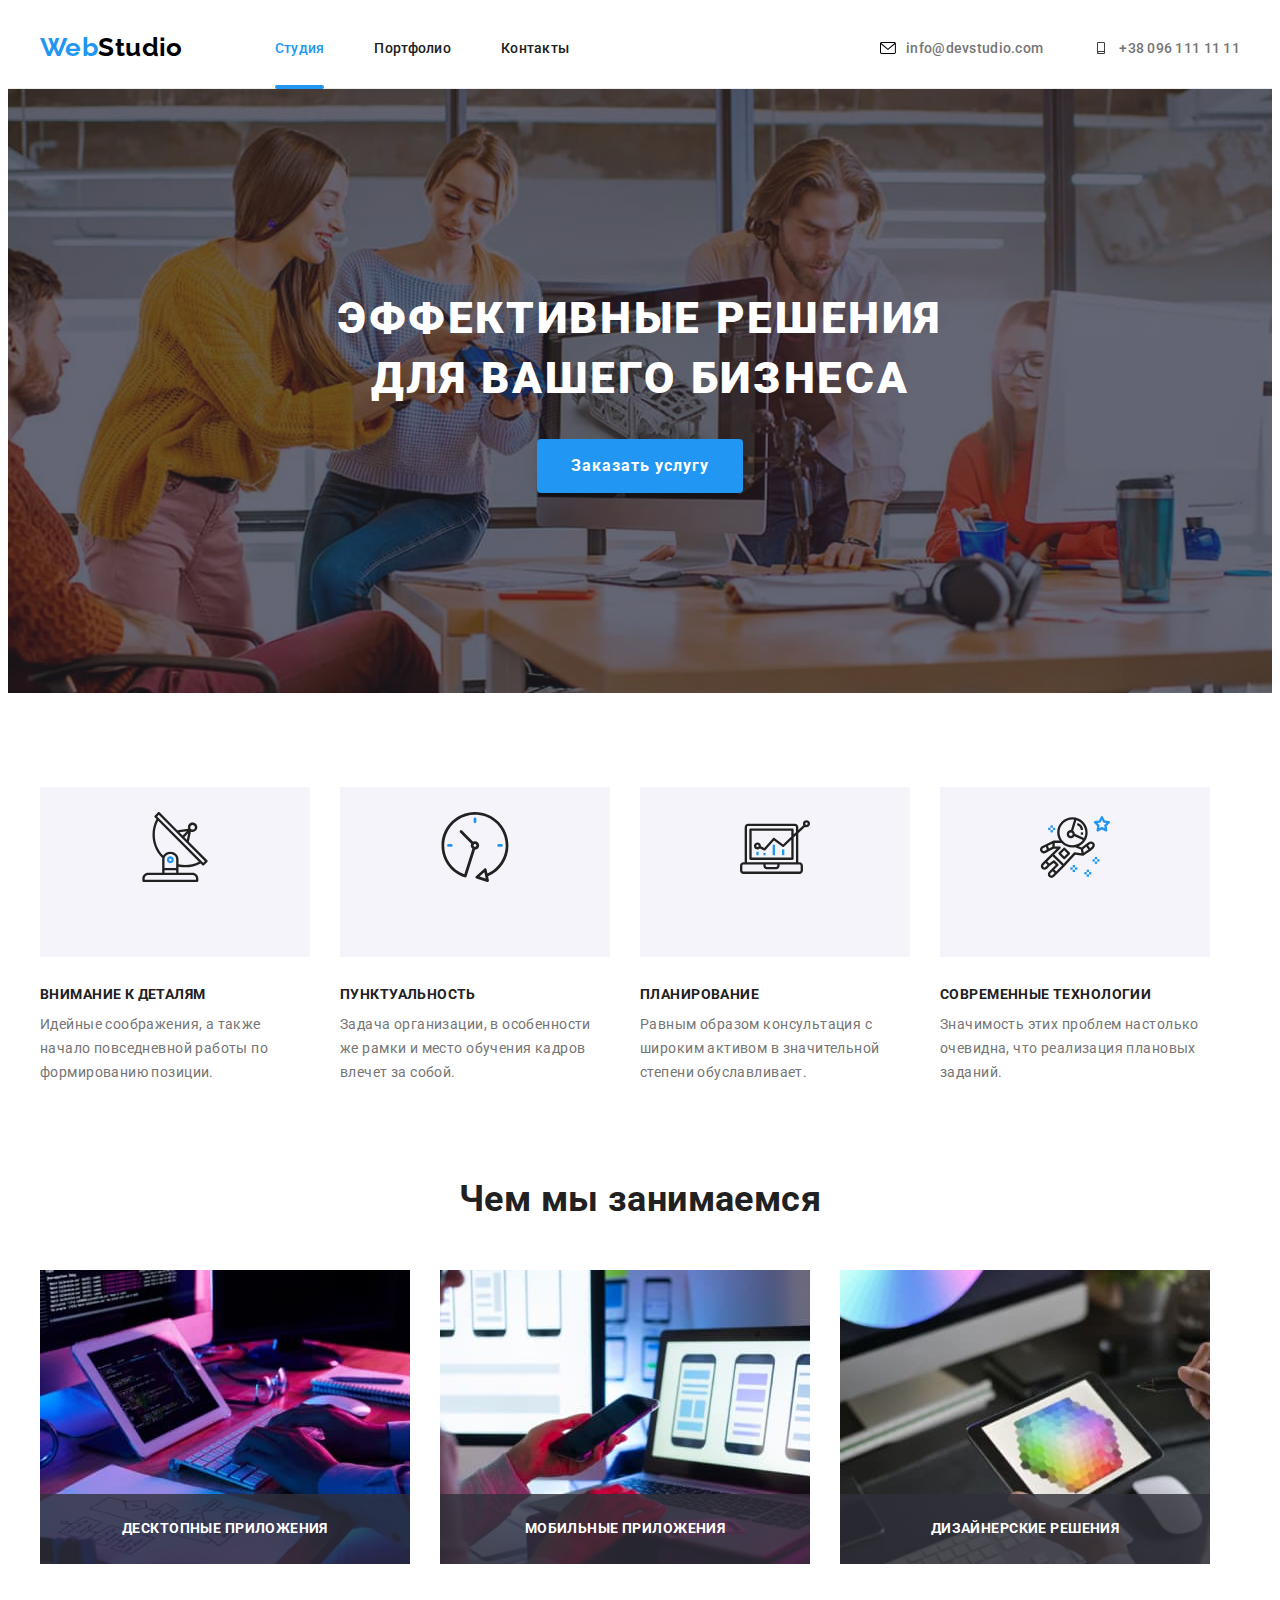
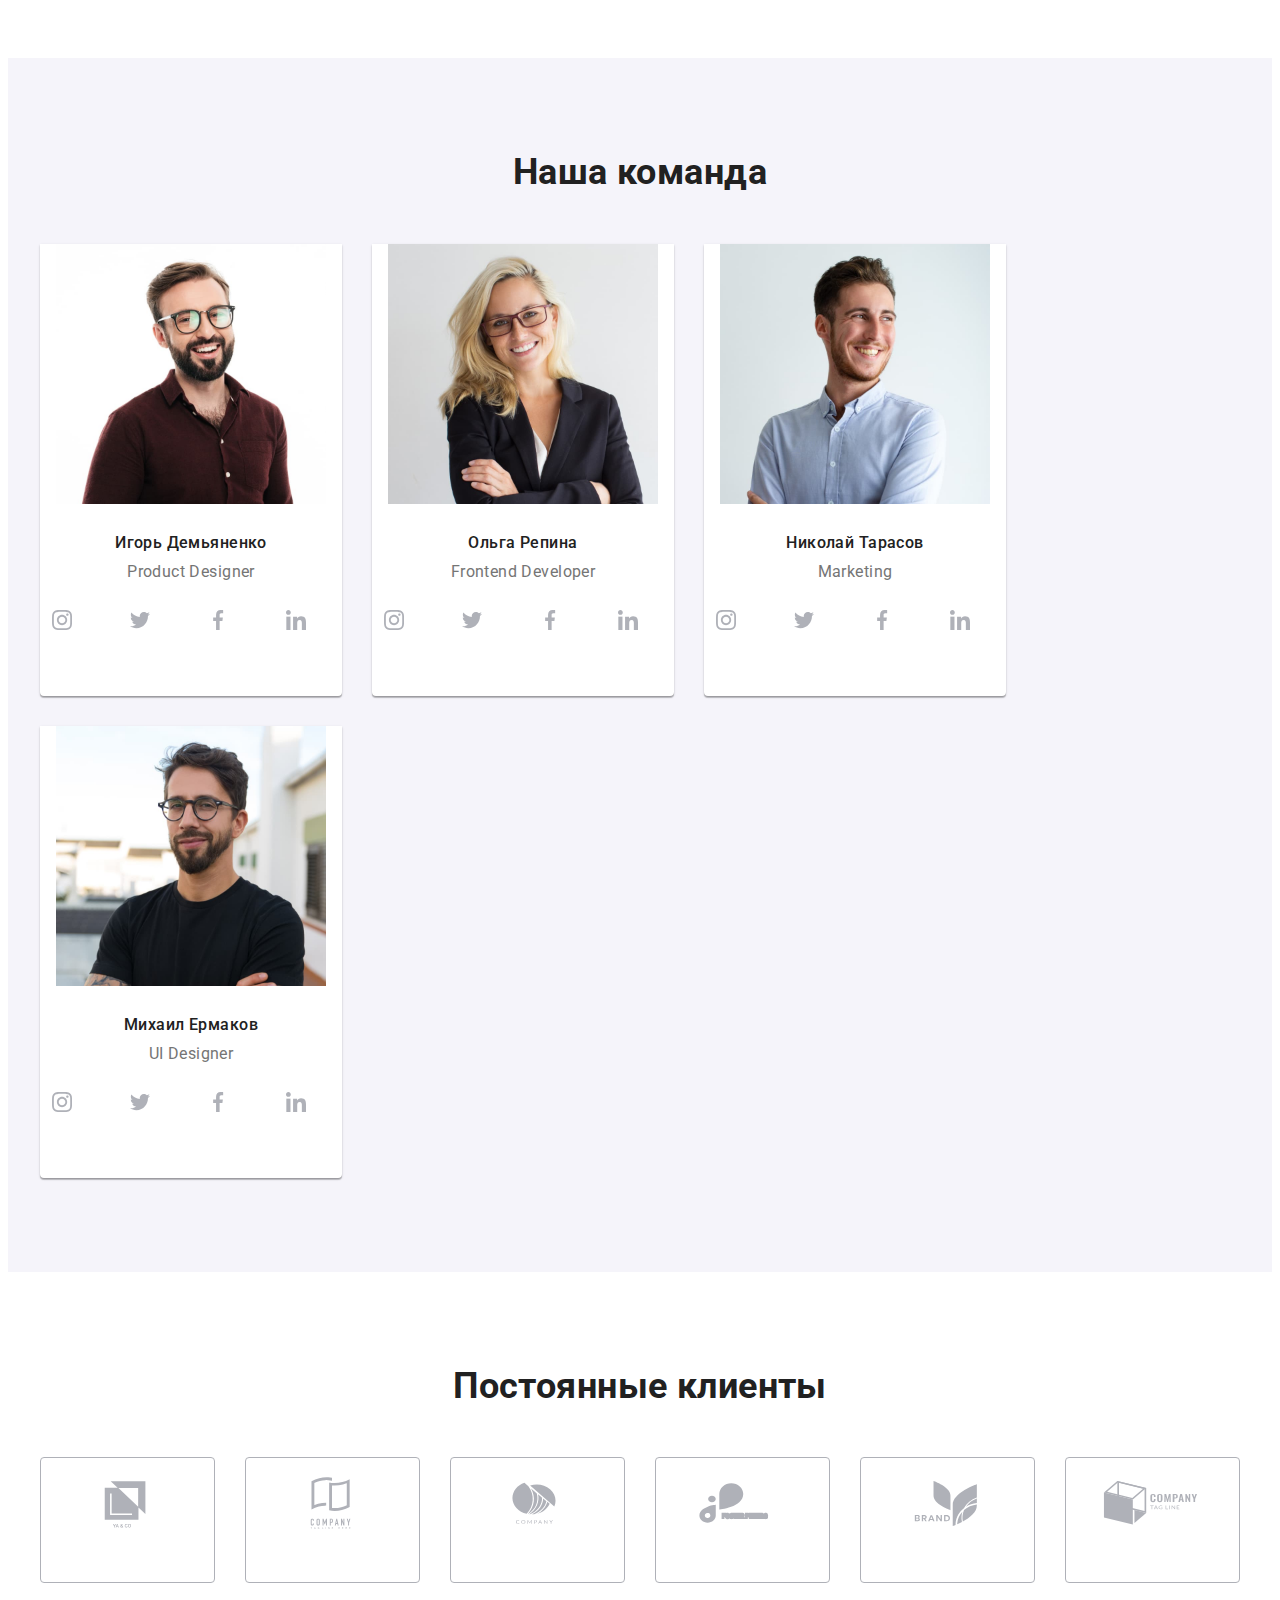
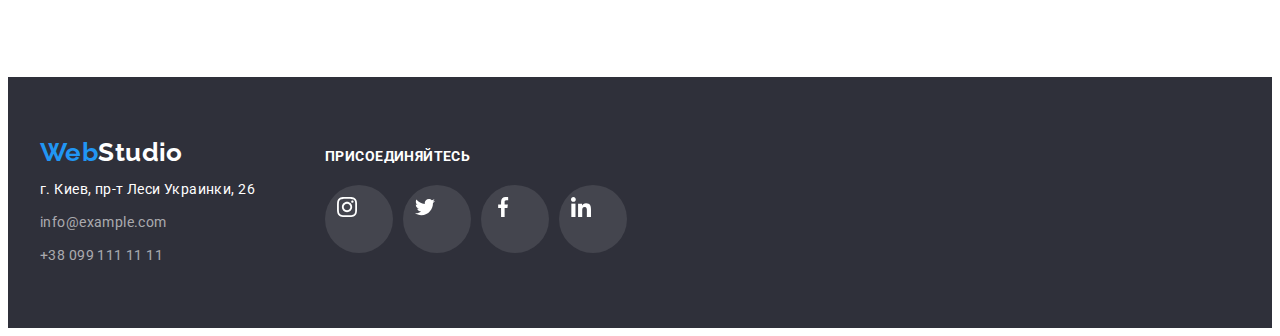
==== index.html @ 1709e59f "Initial commit" ====
<!DOCTYPE html>
<html lang="ru">
  <head>
    <meta charset="UTF-8" />
    <meta http-equiv="X-UA-Compatible" content="IE=edge" />
    <meta name="viewport" content="width=device-width, initial-scale=1.0" />
    <title>Web Studio</title>
    <link rel="preconnect" href="https://fonts.googleapis.com" />
    <link rel="preconnect" href="https://fonts.gstatic.com" crossorigin />
    <link
      href="https://fonts.googleapis.com/css2?family=Raleway:wght@700&family=Roboto:wght@400;500;700;900&display=swap"
      rel="stylesheet"
    />
    <link
      rel="stylesheet"
      href="https://cdnjs.cloudflare.com/ajax/libs/modern-normalize/1.1.0/modern-normalize.min.css"
      integrity="sha512-wpPYUAdjBVSE4KJnH1VR1HeZfpl1ub8YT/NKx4PuQ5NmX2tKuGu6U/JRp5y+Y8XG2tV+wKQpNHVUX03MfMFn9Q=="
      crossorigin="anonymous"
      referrerpolicy="no-referrer"
    />
    <link rel="stylesheet" href="./css/styles.css" />
  </head>
  <body>
    <header class="header">
      <div class="container">
        <!-- Navigation -->
        <nav class="nav">
          <a href="/" class="logo"><span class="logo-web">Web</span>Studio</a>
          <ul class="nav-list list">
            <li class="item">
              <a href="./index.html" class="link current">Студия</a>
            </li>
            <li class="item">
              <a href="./portfolio.html" class="link">Портфолио</a>
            </li>
            <li class="item">
              <a href="" class="link">Контакты</a>
            </li>
          </ul>
        </nav>
        <!-- Contacts -->
        <ul class="auth-nav list">
          <li class="item">
            <svg class="icon-envelope" width="16" height="12">
              <use href="./images/icons.svg#icon-envelope"></use>
            </svg>
            <a href="mailto:info@devstudio.com" class="link">info@devstudio.com</a>
          </li>
          <li class="item">
            <svg class="icon-smartphone" width="16" height="12">
              <use href="./images/icons.svg#icon-smartphone"></use>
            </svg>
            <a href="tel:+380961111111" class="link">+38 096 111 11 11</a>
          </li>
        </ul>
      </div>
    </header>

    <main>
      <!-- Hero -->
      <section class="hero section">
        <div class="container">
          <h1 class="hero-title uppercase">Эффективные решения для вашего бизнеса</h1>
          <button class="button" type="button" data-modal-open>Заказать услугу</button>
        </div>
      </section>

      <!-- Feature-->
      <section class="feature section">
        <div class="container">
          <h2 class="feature-title visually-hidden">Особенности</h2>
          <ul class="feature-list list">
            <li class="item">
              <div class="thumb">
                <svg class="icon-antenna" width="70" height="70">
                  <use href="./images/icons.svg#icon-antenna"></use>
                </svg>
              </div>
              <h3 class="title uppercase">Внимание к деталям</h3>
              <p>
                Идейные соображения, а также начало повседневной работы по формированию позиции.
              </p>
            </li>
            <li class="item">
              <div class="thumb">
                <svg class="icon-clock" width="70" height="70">
                  <use href="./images/icons.svg#icon-clock"></use>
                </svg>
              </div>
              <h3 class="title uppercase">Пунктуальность</h3>
              <p>
                Задача организации, в особенности же рамки и место обучения кадров влечет за собой.
              </p>
            </li>
            <li class="item">
              <div class="thumb">
                <svg class="icon-diagram" width="70" height="70">
                  <use href="./images/icons.svg#icon-diagram"></use>
                </svg>
              </div>
              <h3 class="title uppercase">Планирование</h3>
              <p>
                Равным образом консультация с широким активом в значительной степени обуславливает.
              </p>
            </li>
            <li class="item">
              <div class="thumb">
                <svg class="icon-astronaut" width="70" height="70">
                  <use href="./images/icons.svg#icon-astronaut"></use>
                </svg>
              </div>
              <h3 class="title uppercase">Современные технологии</h3>
              <p>Значимость этих проблем настолько очевидна, что реализация плановых заданий.</p>
            </li>
          </ul>
        </div>
      </section>

      <!-- Activity -->
      <section class="activity section">
        <div class="container">
          <h2 class="activity-title section-title">Чем мы занимаемся</h2>
          <ul class="activity-list list">
            <li class="activity-list-item">
              <img class="image" src="./images/box-1.jpg" alt="программирование" width="370" />
              <p class="activity-list-text uppercase">Десктопные приложения</p>
            </li>
            <li class="activity-list-item">
              <img src="./images/box-2.jpg" alt="мобильные приложения" width="370" />
              <p class="activity-list-text uppercase">Мобильные приложения</p>
            </li>
            <li class="activity-list-item">
              <img src="./images/box-3.jpg" alt="веб дизайн" width="370" />
              <p class="activity-list-text uppercase">Дизайнерские решения</p>
            </li>
          </ul>
        </div>
      </section>

      <!-- Team -->
      <section class="team section">
        <div class="container">
          <h2 class="team-title section-title">Наша команда</h2>
          <ul class="team-list list">
            <li class="team-item">
              <img
                src="./images/team-card-1.jpg"
                class="team-img"
                alt="фотография Игорь Демьяненко"
                width="270"
              />
              <h3>Игорь Демьяненко</h3>
              <p>Product Designer</p>
              <div class="team-icons">
                <a href="" aria-label="instagram link">
                  <div class="team-icons-item">
                    <svg class="team-icon" width="20" height="20">
                      <use href="./images/icons.svg#icon-instagram"></use>
                    </svg></div
                ></a>
                <a href="" aria-label="twitter link">
                  <div class="team-icons-item">
                    <svg class="team-icon" width="20" height="20">
                      <use href="./images/icons.svg#icon-twitter"></use>
                    </svg></div
                ></a>
                <a href="" aria-label="facebook link"
                  ><div class="team-icons-item">
                    <svg class="team-icon" width="20" height="20">
                      <use href="./images/icons.svg#icon-facebook"></use>
                    </svg></div
                ></a>
                <a href="" aria-label="linkedin link">
                  <div class="team-icons-item">
                    <svg class="team-icon" width="20" height="20">
                      <use href="./images/icons.svg#icon-linkedin"></use>
                    </svg></div
                ></a>
              </div>
            </li>
            <li class="team-item">
              <img
                src="./images/team-card-2.jpg"
                class="team-img"
                alt="фотография Ольга Репина"
                width="270"
              />
              <h3>Ольга Репина</h3>
              <p>Frontend Developer</p>
              <div class="team-icons">
                <a href="" aria-label="instagram link">
                  <div class="team-icons-item">
                    <svg class="team-icon" width="20" height="20">
                      <use href="./images/icons.svg#icon-instagram"></use>
                    </svg></div
                ></a>
                <a href="" aria-label="twitter link">
                  <div class="team-icons-item">
                    <svg class="team-icon" width="20" height="20">
                      <use href="./images/icons.svg#icon-twitter"></use>
                    </svg></div
                ></a>
                <a href="" aria-label="facebook link"
                  ><div class="team-icons-item">
                    <svg class="team-icon" width="20" height="20">
                      <use href="./images/icons.svg#icon-facebook"></use>
                    </svg></div
                ></a>
                <a href="" aria-label="linkedin link">
                  <div class="team-icons-item">
                    <svg class="team-icon" width="20" height="20">
                      <use href="./images/icons.svg#icon-linkedin"></use>
                    </svg></div
                ></a>
              </div>
            </li>
            <li class="team-item">
              <img
                src="./images/team-card-3.jpg"
                class="team-img"
                alt="фотография Николай Тарасов"
                width="270"
              />
              <h3>Николай Тарасов</h3>
              <p>Marketing</p>
              <div class="team-icons">
                <a href="" aria-label="instagram link">
                  <div class="team-icons-item">
                    <svg class="team-icon" width="20" height="20">
                      <use href="./images/icons.svg#icon-instagram"></use>
                    </svg></div
                ></a>
                <a href="" aria-label="twitter link">
                  <div class="team-icons-item">
                    <svg class="team-icon" width="20" height="20">
                      <use href="./images/icons.svg#icon-twitter"></use>
                    </svg></div
                ></a>
                <a href="" aria-label="facebook link"
                  ><div class="team-icons-item">
                    <svg class="team-icon" width="20" height="20">
                      <use href="./images/icons.svg#icon-facebook"></use>
                    </svg></div
                ></a>
                <a href="" aria-label="linkedin link">
                  <div class="team-icons-item">
                    <svg class="team-icon" width="20" height="20">
                      <use href="./images/icons.svg#icon-linkedin"></use>
                    </svg></div
                ></a>
              </div>
            </li>
            <li class="team-item">
              <img
                src="./images/team-card-4.jpg"
                class="team-img"
                alt="фотография Михаил Ермаков"
                width="270"
              />
              <h3>Михаил Ермаков</h3>
              <p>UI Designer</p>
              <div class="team-icons">
                <a href="" aria-label="instagram link">
                  <div class="team-icons-item">
                    <svg class="team-icon" width="20" height="20">
                      <use href="./images/icons.svg#icon-instagram"></use>
                    </svg></div
                ></a>
                <a href="" aria-label="twitter link">
                  <div class="team-icons-item">
                    <svg class="team-icon" width="20" height="20">
                      <use href="./images/icons.svg#icon-twitter"></use>
                    </svg></div
                ></a>
                <a href="" aria-label="facebook link"
                  ><div class="team-icons-item">
                    <svg class="team-icon" width="20" height="20">
                      <use href="./images/icons.svg#icon-facebook"></use>
                    </svg></div
                ></a>
                <a href="" aria-label="linkedin link">
                  <div class="team-icons-item">
                    <svg class="team-icon" width="20" height="20">
                      <use href="./images/icons.svg#icon-linkedin"></use>
                    </svg></div
                ></a>
              </div>
            </li>
          </ul>
        </div>
      </section>
    </main>
    <!--Regular customers -->
    <section class="regular section">
      <div class="container">
        <h2 class="regular-title section-title">Постоянные клиенты</h2>
        <ul class="regular-list list">
          <li class="regular-list-item">
            <a href=""
              ><svg class="regular-list-icon" width="106" height="60">
                <use href="./images/icons.svg#icon-Logo"></use></svg
            ></a>
          </li>
          <li class="regular-list-item">
            <a href="">
              <svg class="regular-list-icon" width="106" height="60">
                <use href="./images/icons.svg#icon-Logo-1"></use>
              </svg>
            </a>
          </li>
          <li class="regular-list-item">
            <a href="">
              <svg class="regular-list-icon" width="106" height="60">
                <use href="./images/icons.svg#icon-Logo-2"></use>
              </svg>
            </a>
          </li>
          <li class="regular-list-item">
            <a href="">
              <svg class="regular-list-icon" width="106" height="60">
                <use href="./images/icons.svg#icon-Logo-3"></use>
              </svg>
            </a>
          </li>
          <li class="regular-list-item">
            <a href="">
              <svg class="regular-list-icon" width="106" height="60">
                <use href="./images/icons.svg#icon-Logo-4"></use>
              </svg>
            </a>
          </li>
          <li class="regular-list-item">
            <a href="">
              <svg class="regular-list-icon" width="106" height="60">
                <use href="./images/icons.svg#icon-Logo-5"></use>
              </svg>
            </a>
          </li>
        </ul>
      </div>
    </section>

    <!-- Footer -->
    <footer class="footer section">
      <div class="container">
        <div class="footer-address">
          <!-- Address -->
          <a href="index.html" class="logo"> <span class="logo-web">Web</span>Studio</a>
          <address>
            <a
              href="https://goo.gl/maps/piqngm7oDQpEDh6u6"
              target="_blank"
              rel="noopener nofollow noreferrer"
              >г. Киев, пр-т Леси Украинки, 26</a
            >
          </address>
          <!-- Contacts -->
          <ul class="auth-nav-footer list">
            <li class="item">
              <a href="mailto:info@example.com" class="link">info@example.com</a>
            </li>
            <li class="item">
              <a href="tel:+380991111111" class="link email">+38 099 111 11 11</a>
            </li>
          </ul>
        </div>
        <div class="footer-join">
          <p class="footer-join-text uppercase">Присоединяйтесь</p>
          <div class="footer-socials">
            <div class="footer-icons">
              <a href="" aria-label="instagram link">
                <div class="footer-icons-item">
                  <svg class="footer-icon" width="20" height="20">
                    <use href="./images/icons.svg#icon-instagram"></use>
                  </svg></div
              ></a>
              <a href="" aria-label="twitter link">
                <div class="footer-icons-item">
                  <svg class="footer-icon" width="20" height="20">
                    <use href="./images/icons.svg#icon-twitter"></use>
                  </svg></div
              ></a>
              <a href="" aria-label="facebook link"
                ><div class="footer-icons-item">
                  <svg class="footer-icon" width="20" height="20">
                    <use href="./images/icons.svg#icon-facebook"></use>
                  </svg></div
              ></a>
              <a href="" aria-label="linkedin link">
                <div class="footer-icons-item">
                  <svg class="footer-icon" width="20" height="20">
                    <use href="./images/icons.svg#icon-linkedin"></use>
                  </svg></div
              ></a>
            </div>
          </div>
        </div>
      </div>
    </footer>

    <!-- Modal window -->
    <div class="backdrop is-hidden" data-modal>
      <div class="modal">
        <p></p>
        <button class="modal-btn" type="button" data-modal-close>
          <svg class="icon-close" width="18" height="18">
            <use href="./images/icons.svg#icon-close"></use>
          </svg>
        </button>
      </div>
    </div>

    <script src="./js/modal.js"></script>
  </body>
</html>
---- css/styles.css ----
/* основной цвет текста  серый #757575 */
/* вторичный цвет черный(оттенок) #212121 ; */
/* акцент+дополнительный цвет для части лого  #2196F3  */
/* дополнительный цвет черный #000000(лого шапка), белый #FFFFFF (лого футер, текст хэдер, адрес футер*/
/* цвет для футера auth-nav белый полупрозрачный rgba(255, 255, 255, 0.6) */
/* фон темно-серый  #2F303A(герой, футер)  и бело-серый #F5F4FA ("наша команда")*/

/* шрифты */
/* основной шрифт Roboto 400,500,700,900*/
/* шрифт для лого Raleway 700 */

:root {
  --primary-text-color: #757575;
  --title-text-color: #212121;
  --accent-color: #2196f3;
  --primary-white-color: #ffffff;
  --secondary-black-color: #000000;
  --bg-color-grey: #2f303a;
  --bg-color-white-grey: #f5f4fa;
  --footer-auth-nav-color: rgba(255, 255, 255, 0.6);
}

body {
  background-color: var(--primary-white-color);
  color: var(--primary-text-color);
  font-family: 'Roboto', sans-serif;
  font-size: 14px;
  letter-spacing: 0.03em;
}
h1,
h2,
h3 {
  color: var(--title-text-color);
}
h1,
h2,
h3,
h4,
p {
  margin: 0;
}
ul,
ol {
  margin: 0;
  padding: 0;
}

img {
  display: block;
}

button {
  cursor: pointer;
}

address {
  font-style: none;
}

/* утилиты */
/* утилита для УДАЛЕНИЯ ТОЧЕК в списках */
.list {
  padding: 0;
  margin: 0;

  list-style: none;
}

/* шаблон uppercase */
.uppercase {
  text-transform: uppercase;
}

/* утилита для скрытия текста */
.visually-hidden {
  position: absolute;
  width: 1px;
  height: 1px;
  margin: -1px;
  border: 0;
  padding: 0;
  white-space: nowrap;
  clip-path: inset(100%);
  clip: rect(0 0 0 0);
  overflow: hidden;
}

.section {
  padding-top: 94px;
  padding-bottom: 94px;
}

.container {
  /* outline: 2px solid mediumseagreen; */
  width: 1200px;
  margin-left: auto;
  margin-right: auto;
  padding: 0 15px;
}

/* ----------HEADER----------- */
.header {
  border-bottom: 1px solid #ececec;
}

.header .container {
  display: flex;
  align-items: center;
}

.nav {
  display: flex;
}

.nav .logo {
  padding-top: 24px;
  padding-bottom: 25px;

  color: var(--secondary-black-color);
  text-decoration: none;
  font-family: 'Raleway', sans-serif;
  font-weight: 700;
  font-size: 26px;
  line-height: 1.2;
}

.nav .logo-web {
  color: var(--accent-color);
}

/* ----------Site-nav-------- */
.nav-list {
  display: flex;
  margin-left: 92px;
  align-items: center;
}

.nav-list .item:not(:last-child) {
  margin-right: 50px;
}

.nav-list .link {
  display: block;
  padding-top: 32px;
  padding-bottom: 32px;
  position: relative;

  color: var(--title-text-color);
  text-decoration: none;
  font-weight: 500;
  line-height: 1.15;
  letter-spacing: 0.02em;

  transition: color 250ms cubic-bezier(0.4, 0, 0.2, 1);
}

.nav-list .link:hover,
.nav-list .link:focus {
  color: var(--accent-color);
}

.nav-list .link.current {
  color: var(--accent-color);
}

/* -------Auth-Nav------- */
.auth-nav .item {
  display: flex;
  align-items: center;
}

.icon-envelope,
.icon-smartphone {
  margin-right: 10px;

  position: relative;
  transition: fill 250ms cubic-bezier(0.4, 0, 0.2, 1);
}

/* .auth-nav .item:nth-child(1):hover .icon-envelope,
.auth-nav .item:nth-child(2):hover .icon-smartphone {
  fill: var(--accent-color);
} */

.auth-nav {
  display: flex;
  margin-left: auto;
  flex-wrap: wrap;
  column-gap: 50px;
}

/* .auth-nav .item:not(:last-child) {
  margin-right: 50px;
} */

.auth-nav .link {
  display: block;
  position: relative;
  padding-top: 32px;
  padding-bottom: 32px;

  color: var(--primary-text-color);
  text-decoration: none;
  font-weight: 500;
  line-height: 1.15;
  letter-spacing: 0.02em;

  transition: color 250ms cubic-bezier(0.4, 0, 0.2, 1);
}

.auth-nav .item:hover,
.auth-nav .item:focus {
  fill: var(--accent-color);
}

.auth-nav .item:hover .link,
.auth-nav .item:focus .link {
  color: var(--accent-color);
}

/* ------Header hover :before */
.link.current::after {
  content: '';

  position: absolute;
  bottom: -1px;
  /* left: 0; */

  display: block;
  width: 100%;
  height: 4px;
  border-radius: 2px;
  background-color: var(--accent-color);
}

/* ----------MAIN----------- */

/* ----------Hero----------- */
.hero {
  background-color: var(--bg-color-grey);
}

.hero.section {
  max-width: 1600px;
  padding-top: 200px;
  padding-bottom: 200px;
  margin-left: auto;
  margin-right: auto;
  background-image: linear-gradient(rgba(48, 49, 59, 0.4), rgba(48, 49, 59, 0.4)),
    url(../images/hero.jpg);
  background-repeat: no-repeat;
  background-size: cover;
  background-position: 50% 50%;
}

.hero > .container {
  text-align: center;
}

.hero-title {
  margin-bottom: 30px;
  margin-left: auto;
  margin-right: auto;
  max-width: 696px;

  color: var(--primary-white-color);
  font-weight: 900;
  font-size: 44px;
  line-height: 1.36;
  letter-spacing: 0.06em;
}
.hero .button {
  min-width: 200px;
  min-height: 50px;
  padding: 10px 32px;
  position: relative;

  color: var(--primary-white-color);
  background-color: var(--accent-color);
  cursor: pointer;
  font-family: 'Roboto', sans-serif;
  font-weight: 700;
  font-size: 16px;
  line-height: 1.88;
  letter-spacing: 0.06em;

  border-radius: 4px;
  border: 2px solid transparent;
  box-shadow: 0px 4px 4px rgba(0, 0, 0, 0.15);
  transition: background-color 250ms cubic-bezier(0.4, 0, 0.2, 1);
}

.hero .button:hover,
.hero .button:focus {
  background-color: #188ce8;
}

/* -----------Feature------------*/
.feature-list .thumb {
  height: 120px;
  padding: 25px 100px;
  margin-bottom: 30px;

  background-color: var(--bg-color-white-grey);
}

.feature-list {
  display: flex;
  margin-left: auto;
  margin-right: auto;
  align-items: center;
  flex-wrap: wrap;
  gap: 30px;
}

.feature-list .item {
  width: 270px;
}

/* .feature-list .item:not(:last-child) {
  margin-right: 30px;
} */

.feature-list .title {
  margin-bottom: 10px;

  font-size: 14px;
  line-height: 1.14;
}

.feature-list p {
  line-height: 1.71;
}

/* -----------Activity---------- */
.activity.section {
  padding-top: 0;
}

.activity-title {
  margin-bottom: 50px;
}

.section-title {
  font-size: 36px;
  line-height: 1.16;
  text-align: center;
}

.activity-list {
  display: flex;
  flex-wrap: wrap;
  gap: 30px;
}

.activity-list-item {
  position: relative;
}

.activity-list-text {
  display: flex;
  justify-content: center;
  align-items: center;
  width: 100%;
  min-height: 70px;
  position: absolute;
  bottom: 0;
  left: 0;
  z-index: 1;

  font-weight: 700;
  font-size: 14px;
  line-height: 1.14;
  letter-spacing: 0.03em;
  color: var(--primary-white-color);
  background: rgba(47, 48, 58, 0.8);
}

/* -----------Team------------ */
.team {
  background-color: var(--bg-color-white-grey);
}

.team-icons {
  display: flex;
  align-items: center;
  gap: 10px;
}

.team-icons-item {
  position: relative;
  width: 44px;
  height: 44px;
  padding: 12px;

  fill: #afb1b8;
  border-radius: 50%;

  transition: fill 250ms cubic-bezier(0.4, 0, 0.2, 1),
    background-color 250ms cubic-bezier(0.4, 0, 0.2, 1);
  /* outline: 1px solid #212121; */
}

.team-icons-item:hover,
.team-icons-item:focus {
  fill: var(--primary-white-color);
  background-color: var(--accent-color);
}

.team-title {
  margin-bottom: 50px;
}

.team-list {
  display: flex;
  flex-wrap: wrap;
  gap: 30px;
}

.team-item {
  display: flex;
  flex-direction: column;
  min-width: 270px;
  padding-bottom: 30px;
  align-items: center;

  background-color: var(--primary-white-color);

  box-shadow: 0px 1px 3px rgba(0, 0, 0, 0.12), 0px 1px 1px rgba(0, 0, 0, 0.14),
    0px 2px 1px rgba(0, 0, 0, 0.2);
  border-radius: 0px 0px 4px 4px;
}

.team-img {
  margin-bottom: 30px;
}

.team-list h3 {
  margin-bottom: 10px;

  font-weight: 500;
  font-size: 16px;
  line-height: 1.18;
}

.team-list p {
  margin-bottom: 16px;

  font-size: 16px;
  line-height: 1.18;
}

/* -------Regular customers------ */
.regular-title {
  margin-bottom: 50px;
}

.regular-list {
  display: flex;
  align-content: center;
  gap: 30px;
}

.regular-list-item {
  position: relative;
  width: 170px;
  height: 92px;
  padding: 16px 32px;

  fill: #afb1b8;
  border: 1px solid #afb1b8;
  border-radius: 4px;
  transition: fill 250ms cubic-bezier(0.4, 0, 0.2, 1),
    border-color 250ms cubic-bezier(0.4, 0, 0.2, 1);
}

.regular-list-icon {
  fill: inherit;
}

.regular-list-item:hover,
.regular-list-item:focus {
  fill: var(--accent-color);
  border-color: var(--accent-color);
}

/*-----------FOOTER----------*/
.footer .container {
  display: flex;
  /* align-items: center; */
}

.footer {
  padding-top: 60px;
  padding-bottom: 60px;

  color: var(--primary-white-color);
  background-color: var(--bg-color-grey);
}

.footer-address {
  margin-right: 70px;
}

/*------------Logo-----------*/
.footer .logo {
  color: var(--primary-white-color);
  text-decoration: none;
  font-family: 'Raleway', sans-serif;
  font-weight: 700;
  font-size: 26px;
  line-height: 1.19;
}

.footer .logo-web {
  color: var(--accent-color);
}

/* ---------- Address -------- */
.footer address {
  margin-top: 10px;
}

address a {
  color: var(--primary-white-color);
  text-decoration: none;
  font-style: normal;
  line-height: 1.7;
}

/*----------Contacts----------*/
.auth-nav-footer {
  margin-top: 9px;
  display: flex;
  flex-direction: column;
}

.auth-nav-footer .item:nth-child(even) {
  margin-top: 9px;
}

.auth-nav-footer .link {
  color: var(--footer-auth-nav-color);
  text-decoration: none;
  line-height: 1.7;

  transition: color 250ms cubic-bezier(0.4, 0, 0.2, 1);
}

.auth-nav-footer .link:hover,
.auth-nav-footer .link:focus {
  color: var(--accent-color);
}

/* ------Footer Join----------- */
.footer-join-text {
  margin-bottom: 20px;

  font-weight: 700;
  line-height: 1.14;
  letter-spacing: 0.03em;
}
/* -----------socials----------- */
.footer-join {
  margin-top: 12px;
}

.footer-icons {
  display: flex;
  align-items: center;
  gap: 10px;
}

.footer-icons-item {
  position: relative;
  width: 44px;
  height: 44px;
  padding: 12px;

  fill: var(--primary-white-color);
  background-color: rgba(255, 255, 255, 0.1);
  border-radius: 50%;
  transition: background-color 250ms cubic-bezier(0.4, 0, 0.2, 1);
  /* outline: 1px solid #212121; */
}

.footer-icons-item:hover,
.footer-icons-item:focus {
  background-color: var(--accent-color);
}

/* -------------PORTFOLIO PAGE------------ */

/* -------------Buttons-Filter------------ */
.filter-list {
  margin-bottom: 50px;
  display: flex;
  justify-content: center;
  min-width: 73px;
  flex-wrap: wrap;
  gap: 8px;
}

.filter-list .button {
  position: relative;
  padding: 6px 22px;

  background-color: var(--bg-color-white-grey);
  color: var(--title-text-color);
  font-family: 'Roboto', sans-serif;
  font-weight: 500;
  font-size: 16px;
  line-height: 1.62;
  letter-spacing: 0.03em;
  border-radius: 4px;
  border-color: transparent;
  cursor: pointer;
  transition: background-color 250ms cubic-bezier(0.4, 0, 0.2, 1),
    color 250ms cubic-bezier(0.4, 0, 0.2, 1), box-shadow 250ms cubic-bezier(0.4, 0, 0.2, 1);
}
.filter-list .button:hover,
.filter-list .button:focus {
  background-color: var(--accent-color);
  color: var(--primary-white-color);
  box-shadow: 0px 3px 1px rgba(0, 0, 0, 0.1), 0px 1px 2px rgba(0, 0, 0, 0.08),
    0px 2px 2px rgba(0, 0, 0, 0.12);
}
.filter-list .button.current {
  background-color: var(--accent-color);
  color: var(--primary-white-color);
  box-shadow: 0px 3px 1px rgba(0, 0, 0, 0.1), 0px 1px 2px rgba(0, 0, 0, 0.08),
    0px 2px 2px rgba(0, 0, 0, 0.12);
}
/* ---------- Work examples ----------- */

/* -----Animation examples-list-------- */
.examples-card-thumb {
  position: relative;
  overflow: hidden;
}

.examples-item-overlay {
  position: absolute;
  bottom: 0;
  left: 0;
  transform: translateY(100%);

  width: 100%;
  height: 100%;
  padding: 63px 24px;

  font-style: normal;
  font-size: 18px;
  line-height: 1.56;
  letter-spacing: 0.03em;
  color: var(--primary-white-color);
  background: rgba(33, 150, 243, 0.9);
  transition: transform 400ms;
}

.examples-list-item:hover .examples-item-overlay {
  transform: translateY(0);
}

/* ----------examples-list------------ */
.examples-list {
  display: flex;
  flex-basis: 370px;
  flex-wrap: wrap;
  gap: 30px;
}

.examples-text {
  padding: 20px 24px;
  display: flex;
  flex-direction: column;
  gap: 4px;

  border-right: 1px solid #eeeeee;
  border-bottom: 1px solid #eeeeee;
  border-left: 1px solid #eeeeee;
}

.examples-card {
  text-decoration: none;
}

.examples-title {
  font-size: 18px;
  line-height: 2;
  letter-spacing: 0.06em;
}

.examples-desc {
  color: var(--primary-text-color);
  font-size: 16px;
  line-height: 1.87;
}
.examples-list-item:hover {
  box-shadow: 0px 1px 1px rgba(0, 0, 0, 0.12), 0px 4px 4px rgba(0, 0, 0, 0.06),
    1px 4px 6px rgba(0, 0, 0, 0.16);
}

/* -----------Modal window------------ */

.backdrop {
  position: fixed;
  top: 0;
  left: 0;
  z-index: 100;

  width: 100%;
  height: 100%;

  background-color: rgba(0, 0, 0, 0.2);

  opacity: 1;
  visibility: visible;
  pointer-events: initial;

  transition: opacity 400ms ease-in, visibility 400ms ease-in;
}

.backdrop.is-hidden {
  opacity: 0;
  visibility: hidden;
  pointer-events: none;
}

.modal {
  position: absolute;
  top: 50%;
  left: 50%;
  transform: translate(-50%, -50%);

  width: 528px;
  height: 581px;
  background-color: var(--primary-white-color);
  box-shadow: 0px 1px 3px rgba(0, 0, 0, 0.12), 0px 1px 1px rgba(0, 0, 0, 0.14),
    0px 2px 1px rgba(0, 0, 0, 0.2);
  border-radius: 4px;

  /* transition: transform 400ms, opacity 400ms; */
}

.modal-btn {
  display: flex;
  align-items: center;
  width: 30px;
  height: 30px;
  position: absolute;

  border-radius: 50% 50%;
  background-color: #fff;
  border: 1px solid rgba(0, 0, 0, 0.1);
  top: 0;
  right: 0;
  transform: translate(-8px, 8px);
}
/* шрифты портфолио*/
/* основной шрифт Roboto 400,500,700,*/
/* шрифт для лого Raleway 700 */
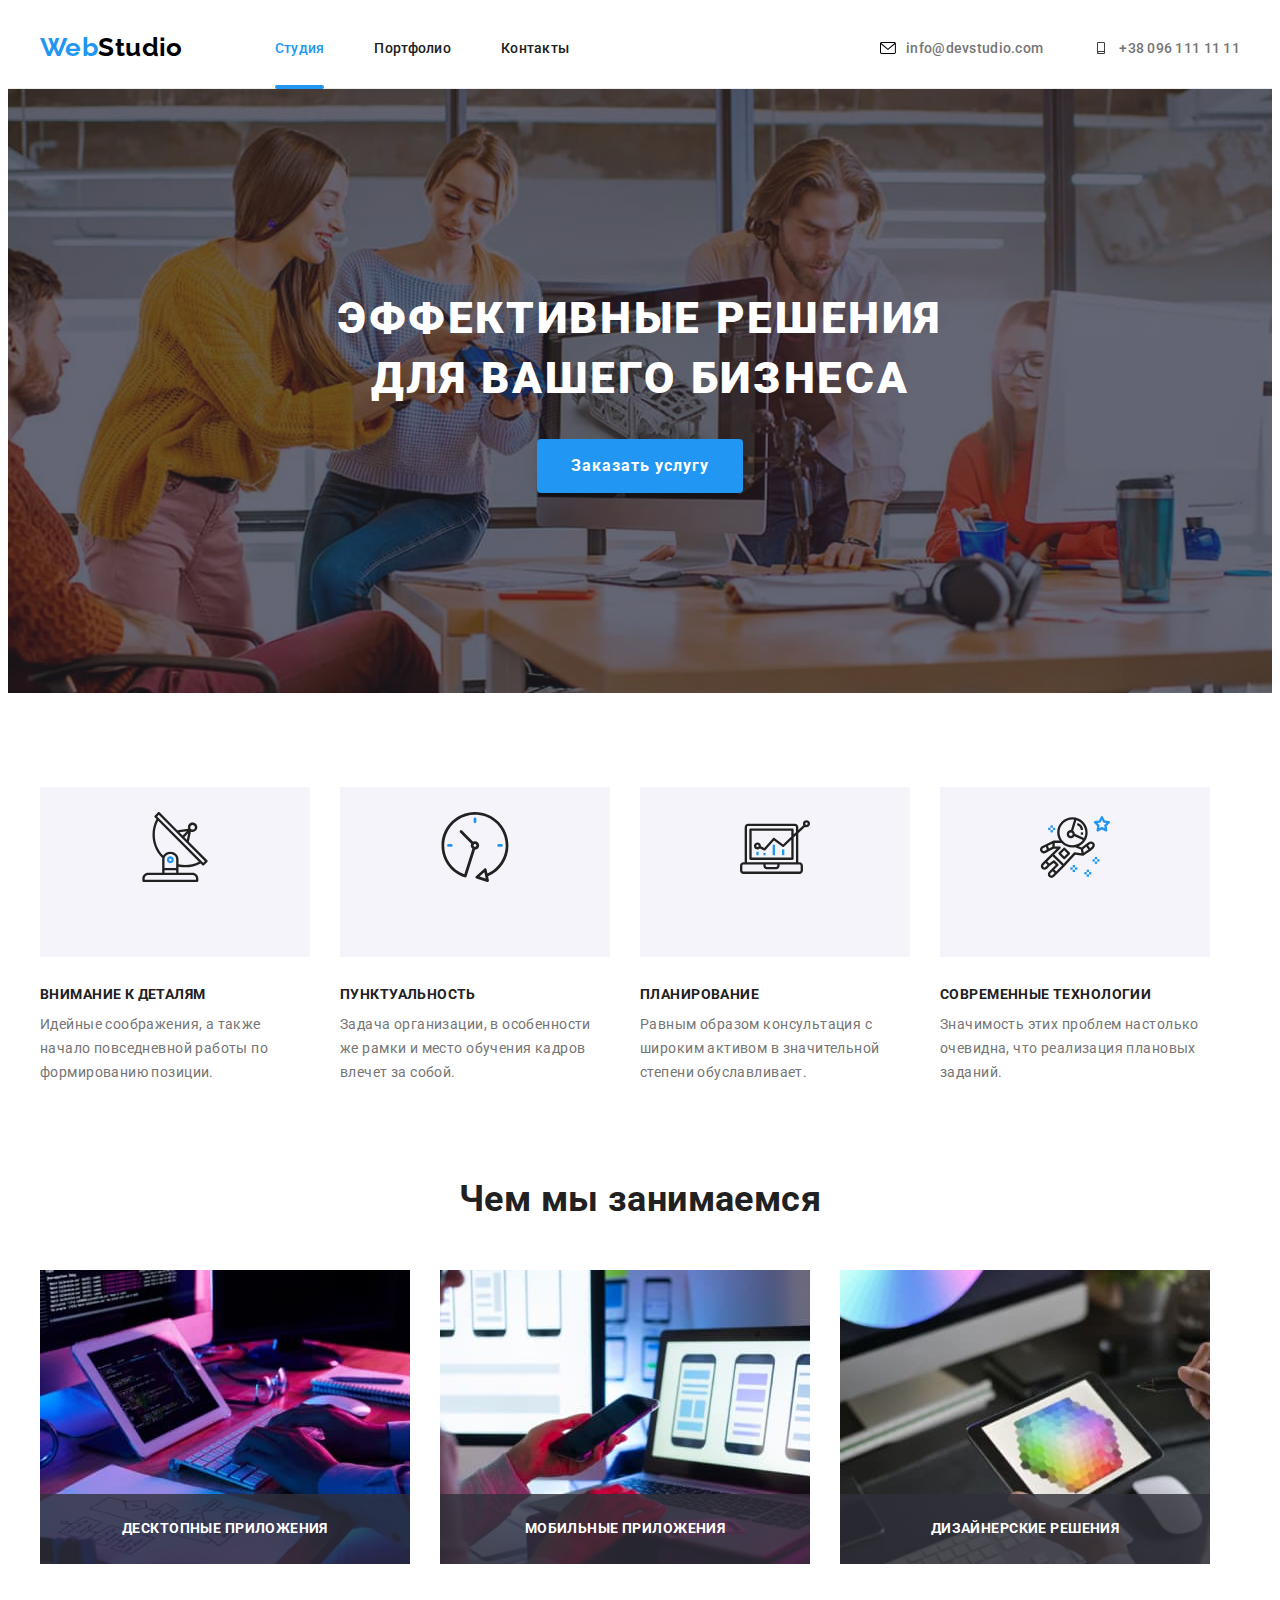
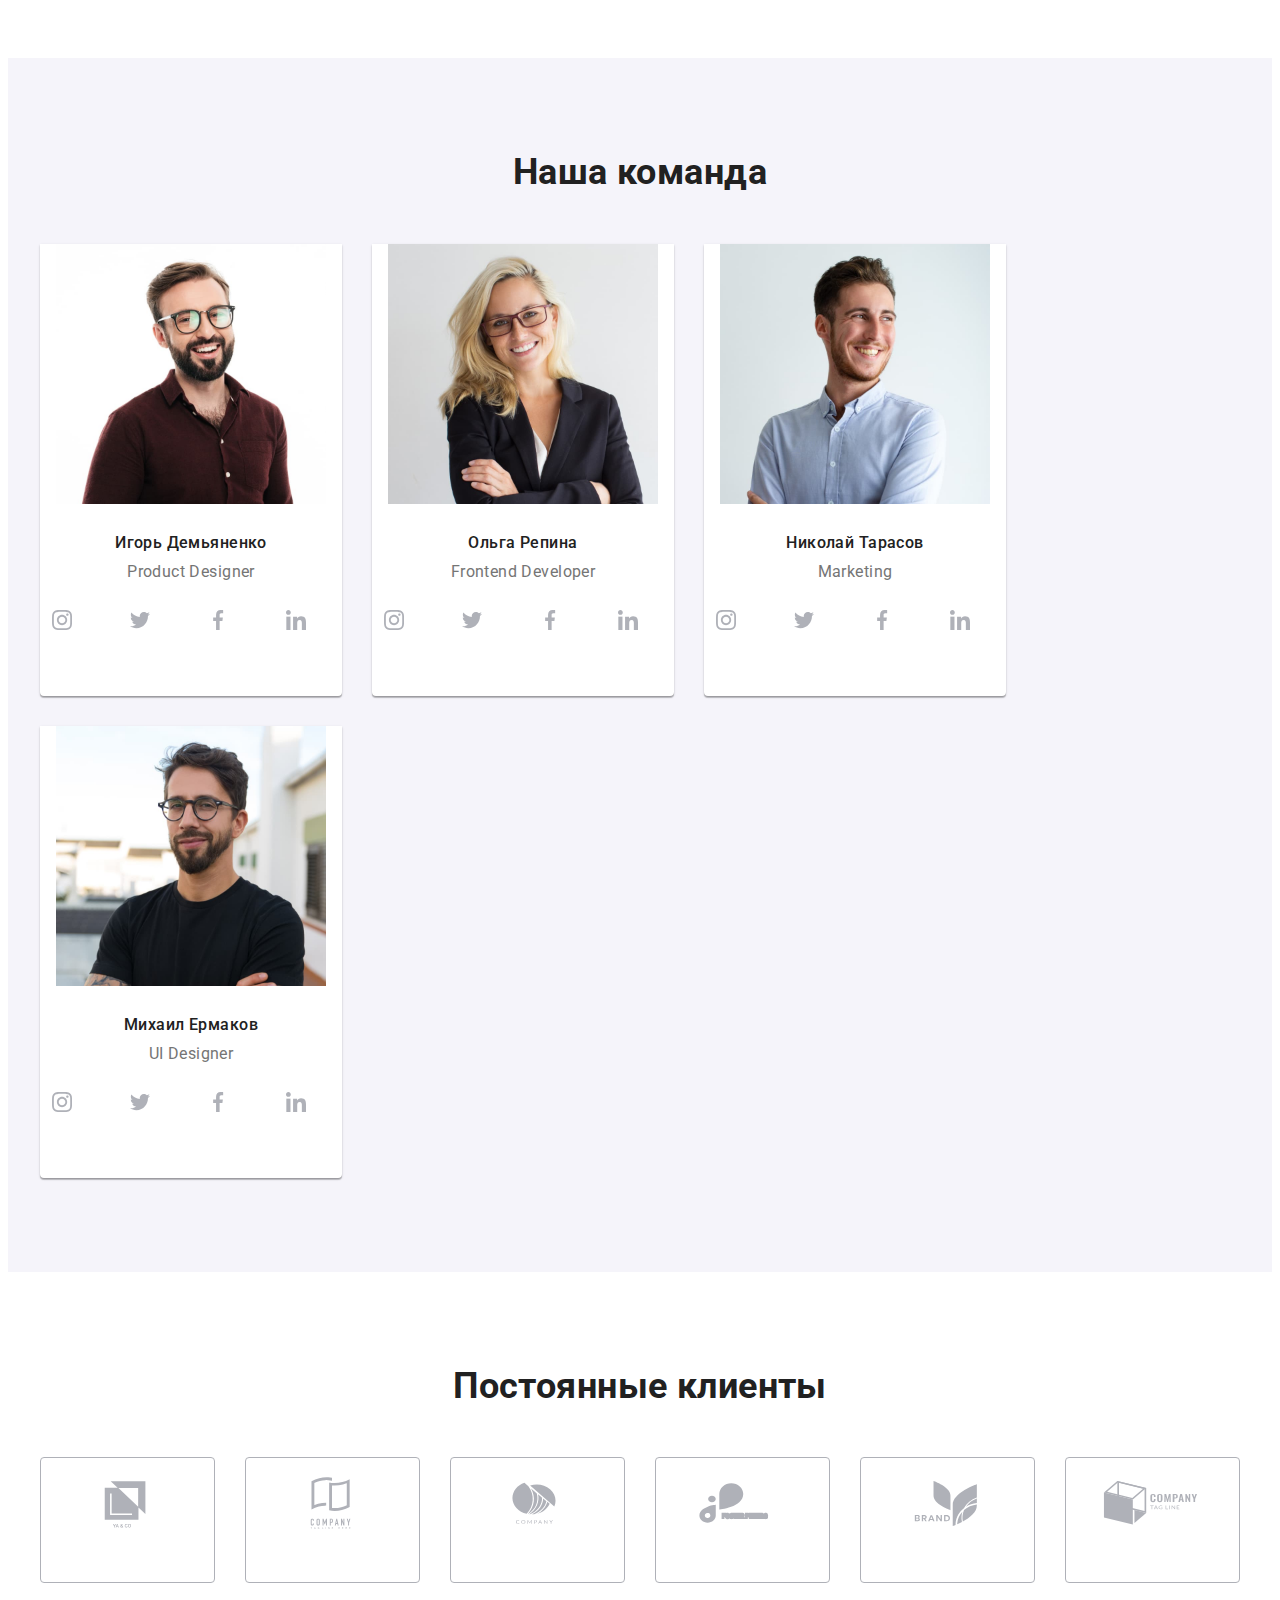
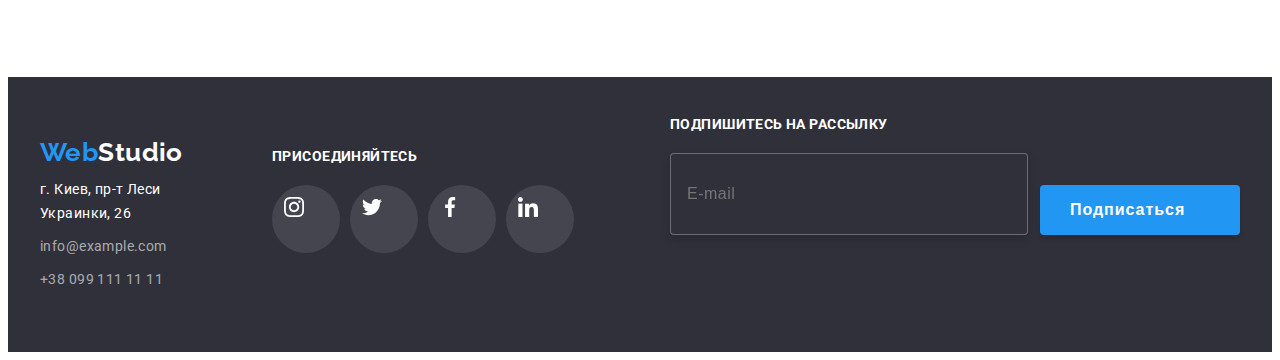
==== commit c3fc2072: "Add two forms" ====
--- a/index.html
+++ b/index.html
@@ -343,8 +343,8 @@
     <!-- Footer -->
     <footer class="footer section">
       <div class="container">
+        <!-- Address -->
         <div class="footer-address">
-          <!-- Address -->
           <a href="index.html" class="logo"> <span class="logo-web">Web</span>Studio</a>
           <address>
             <a
@@ -364,6 +364,7 @@
             </li>
           </ul>
         </div>
+        <!-- Footer-join -->
         <div class="footer-join">
           <p class="footer-join-text uppercase">Присоединяйтесь</p>
           <div class="footer-socials">
@@ -395,18 +396,78 @@
             </div>
           </div>
         </div>
+
+        <!-- Form Footer Subscription -->
+        <form class="footer-form" autocomplete="off">
+          <div class="form-fild-footer">
+            <label class="footer-form-label" for="email">Подпишитесь на рассылку</label>
+            <input
+              class="footer-form-input"
+              type="email"
+              name="email"
+              id="email"
+              placeholder="E-mail"
+            />
+          </div>
+          <!-- <div class="footer-form-btn-container"> -->
+          <button class="footer-form-btn" type="submit">Подписаться</button>
+          <!-- </div> -->
+        </form>
       </div>
     </footer>
 
     <!-- Modal window -->
     <div class="backdrop is-hidden" data-modal>
       <div class="modal">
-        <p></p>
         <button class="modal-btn" type="button" data-modal-close>
           <svg class="icon-close" width="18" height="18">
             <use href="./images/icons.svg#icon-close"></use>
           </svg>
         </button>
+
+        <!---- Form data------>
+        <form class="form-data" autocomplete="off">
+          <h2 class="form-title">Оставьте свои данные, мы вам перезвоним</h2>
+
+          <div class="form-field data">
+            <label class="label-data" for="name">Имя</label>
+            <input class="form-field-input" type="text" name="name" id="name" />
+          </div>
+
+          <div class="form-field data">
+            <label class="label-data" for="tel">Телефон</label>
+            <input class="form-field-input" type="number" name="tel" id="tel" />
+          </div>
+
+          <div class="form-field data">
+            <label class="label-data" for="email">Почта</label>
+            <input class="form-field-input" type="email" name="email" id="email" />
+          </div>
+
+          <div class="form-field data textarea">
+            <label class="label-data" for="coment">Коментарий</label>
+            <textarea
+              class="textarea-data"
+              name="coment"
+              id="coment"
+              placeholder="Введите текст"
+            ></textarea>
+          </div>
+
+          <div class="form-field-checkbox">
+            <input
+              class="form-field-checkbox-input visually-hidden"
+              type="checkbox"
+              name="checkbox-policy"
+              id="policy"
+            />
+            <label class="label-data-policy" for="policy"
+              >Соглашаюсь с рассылкой и принимаю <a href="">Условия договора</a></label
+            >
+          </div>
+
+          <button class="button-form-submit" type="submit">Отправить</button>
+        </form>
       </div>
     </div>
 
--- a/css/styles.css
+++ b/css/styles.css
@@ -553,6 +553,10 @@
 }
 
 /* ------Footer Join----------- */
+.footer-join {
+  margin-top: 12px;
+}
+
 .footer-join-text {
   margin-bottom: 20px;
 
@@ -561,9 +565,6 @@
   letter-spacing: 0.03em;
 }
 /* -----------socials----------- */
-.footer-join {
-  margin-top: 12px;
-}
 
 .footer-icons {
   display: flex;
@@ -707,7 +708,7 @@
   position: fixed;
   top: 0;
   left: 0;
-  z-index: 100;
+  /* z-index: 100; */
 
   width: 100%;
   height: 100%;
@@ -732,6 +733,7 @@
   top: 50%;
   left: 50%;
   transform: translate(-50%, -50%);
+  padding: 40px;
 
   width: 528px;
   height: 581px;
@@ -757,6 +759,192 @@
   right: 0;
   transform: translate(-8px, 8px);
 }
+
+.icon-close {
+  transition: fill 250ms cubic-bezier(0.4, 0, 0.2, 1);
+}
+
+.modal-btn:hover .icon-close,
+.modal-btn:focus .icon-close {
+  fill: var(--accent-color);
+}
+
+/* -----------Form Footer Subscription------------ */
+.footer-form {
+  display: flex;
+  align-items: flex-end;
+  gap: 12px;
+  min-width: 570px;
+  height: 86px;
+  margin-left: 96px;
+  margin-top: 12px;
+}
+.form-fild-footer {
+  display: flex;
+  flex-direction: column;
+  gap: 20px;
+  width: 358px;
+}
+
+.footer-form-label {
+  font-weight: 700;
+  font-size: 14px;
+  line-height: 1.14;
+  letter-spacing: 0.03em;
+  text-transform: uppercase;
+}
+
+.footer-form-input {
+  height: 50px;
+  padding: 15px 16px;
+  display: flex;
+  align-items: center;
+
+  font-size: 16px;
+  line-height: 1.25;
+
+  letter-spacing: 0.03em;
+  color: rgba(255, 255, 255, 0.6);
+  background-color: var(--bg-color-grey);
+  border: 1px solid rgba(255, 255, 255, 0.3);
+  filter: drop-shadow(0px 4px 4px rgba(0, 0, 0, 0.15));
+  border-radius: 4px;
+
+  outline: none;
+}
+
+.footer-form-btn {
+  display: flex;
+  align-items: center;
+  justify-content: left;
+  min-width: 200px;
+  height: 50px;
+  padding: 16px 28px;
+
+  font-weight: 700;
+  font-size: 16px;
+  line-height: 1.88;
+  letter-spacing: 0.06em;
+  color: var(--primary-white-color);
+  background-color: var(--accent-color);
+  box-shadow: 0px 4px 4px rgba(0, 0, 0, 0.15);
+  border-radius: 4px;
+  border-color: transparent;
+}
+
+/* -----------Form Data------------ */
+.form-data {
+  max-width: 448px;
+  margin-left: auto;
+  margin-right: auto;
+  /* outline: 1px solid #212121; */
+}
+
+.form-title {
+  margin-bottom: 12px;
+
+  font-size: 20px;
+  line-height: 1.15;
+  text-align: center;
+  letter-spacing: 0.03em;
+  color: var(--title-text-color);
+}
+
+.form-field {
+  display: flex;
+  flex-direction: column;
+  margin-bottom: 10px;
+}
+
+.form-field.textarea {
+  margin-bottom: 20px;
+}
+
+.form-field.data input {
+  padding: 11px 12px 11px 42px;
+
+  outline: none;
+  cursor: pointer;
+  border: 1px solid rgba(33, 33, 33, 0.2);
+  border-radius: 4px;
+}
+
+.form-field.data input:hover,
+.form-field.data input:focus,
+.form-field.data textarea:hover,
+.form-field.data textarea:focus {
+  border-color: var(--accent-color);
+}
+
+.textarea-data {
+  padding: 12px 16px;
+  width: 100%;
+  height: 120px;
+
+  font-size: 14px;
+  line-height: 1.14;
+  letter-spacing: 0.01em;
+  color: var(--primary-text-color);
+  border-radius: 4px;
+  border: 1px solid rgba(33, 33, 33, 0.2);
+  outline: none;
+
+  cursor: pointer;
+  resize: none;
+}
+.textarea-data::placeholder {
+  color: rgba(117, 117, 117, 0.5);
+}
+
+.label-data {
+  margin-bottom: 4px;
+
+  font-weight: 400;
+  font-size: 12px;
+  line-height: 1.16;
+  letter-spacing: 0.01em;
+}
+
+.label-data-policy {
+  font-weight: 400;
+  font-size: 14px;
+  line-height: 1.71;
+  letter-spacing: 0.03em;
+}
+
+.label-data-policy a {
+  color: var(--accent-color);
+}
+
+.form-field-checkbox {
+  display: flex;
+  justify-content: center;
+  align-items: center;
+
+  margin-bottom: 30px;
+}
+
+.button-form-submit {
+  display: block;
+  margin-left: auto;
+  margin-right: auto;
+  min-width: 200px;
+  height: 50px;
+
+  font-weight: 700;
+  font-size: 16px;
+  line-height: 1.88;
+  letter-spacing: 0.06em;
+  color: var(--primary-white-color);
+  background-color: var(--accent-color);
+  box-shadow: 0px 4px 4px rgba(0, 0, 0, 0.15);
+  border-radius: 4px;
+  border-color: transparent;
+}
+
+.form-field-checkbox-input {
+}
+
 /* шрифты портфолио*/
 /* основной шрифт Roboto 400,500,700,*/
 /* шрифт для лого Raleway 700 */
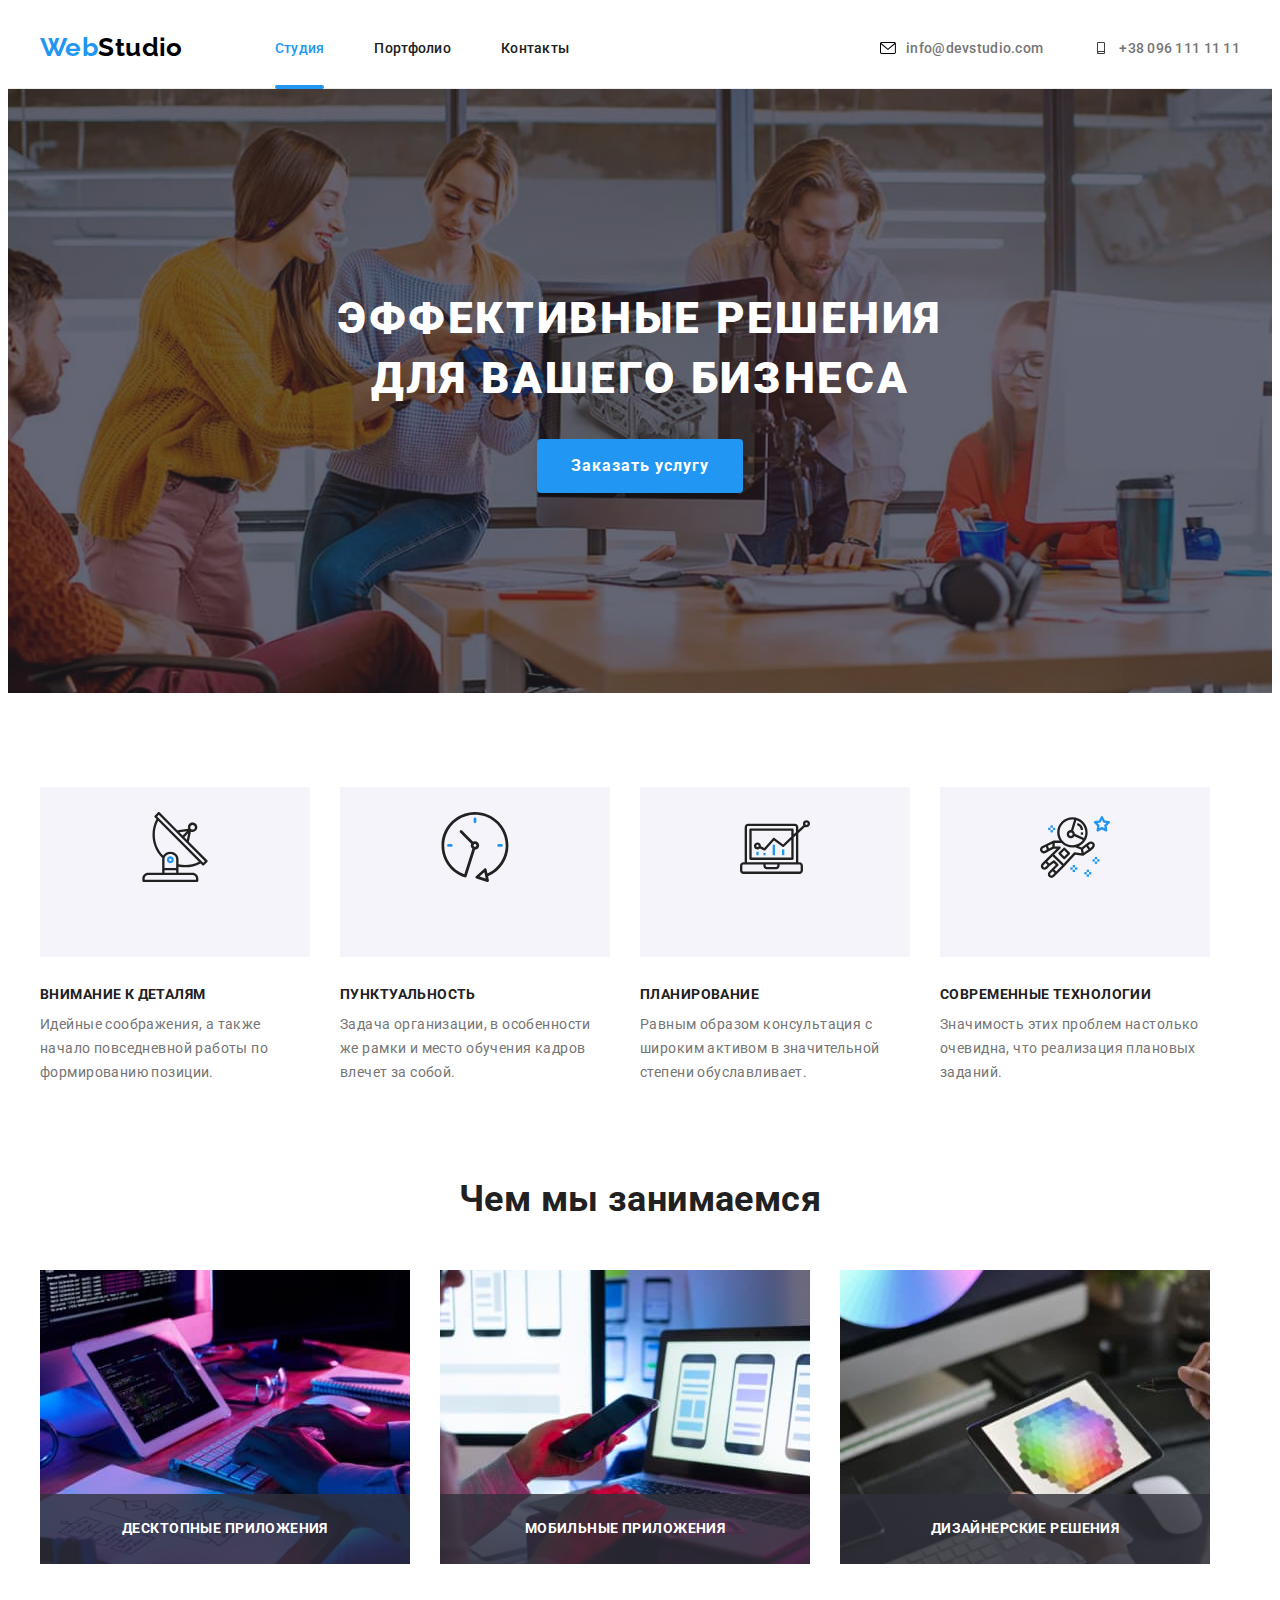
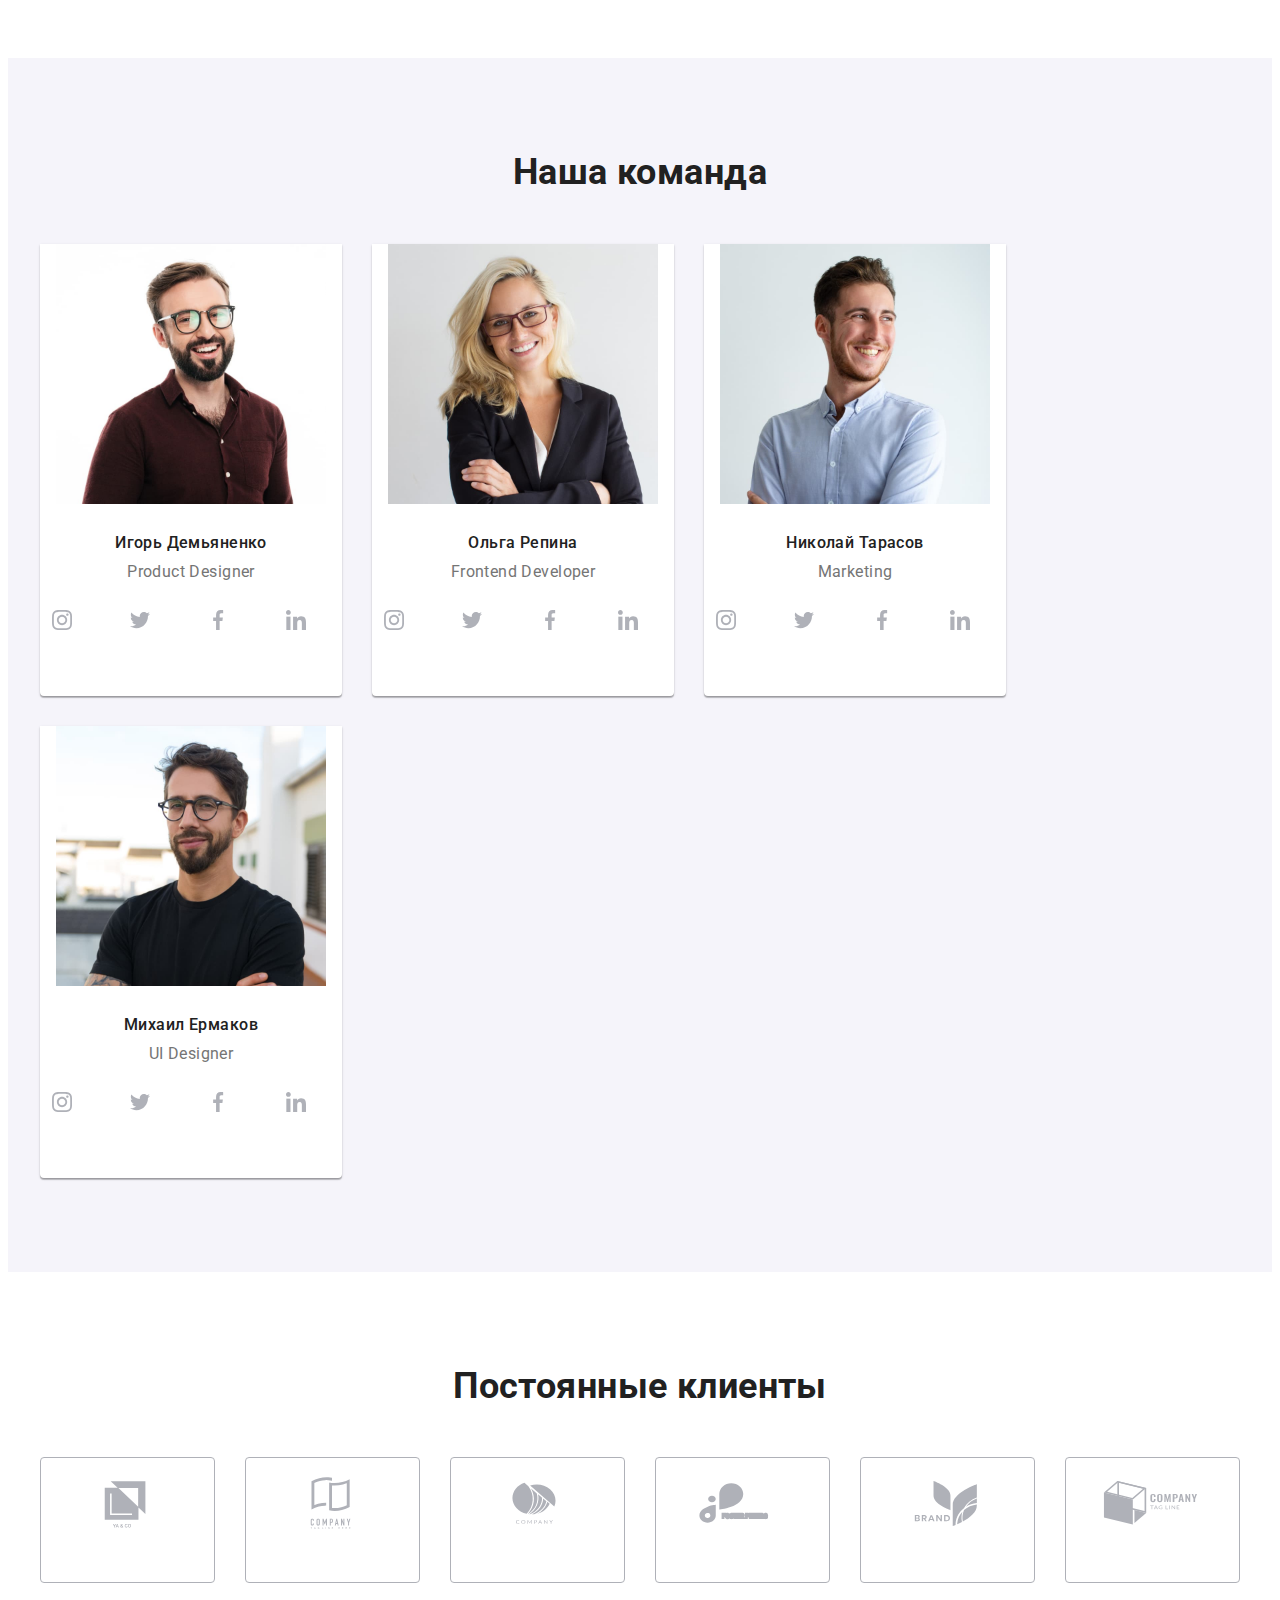
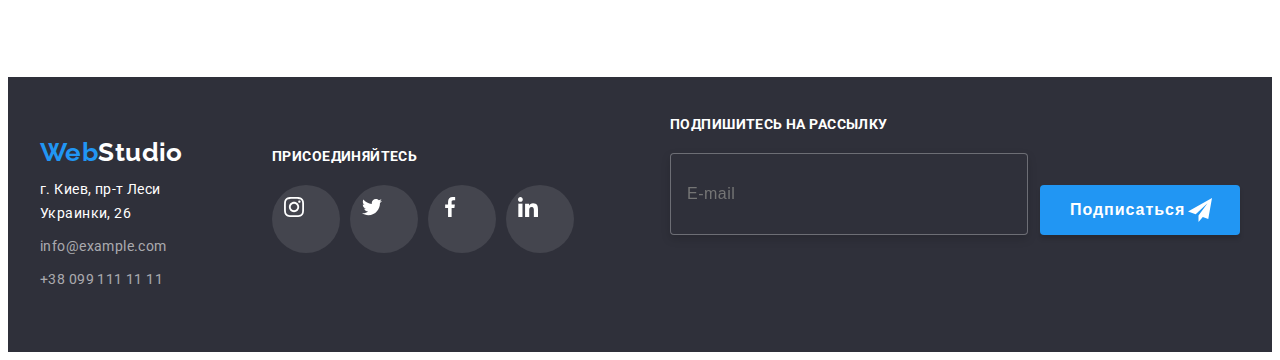
==== commit 4548103e: "Add fixes after comments" ====
--- a/index.html
+++ b/index.html
@@ -409,9 +409,12 @@
               placeholder="E-mail"
             />
           </div>
-          <!-- <div class="footer-form-btn-container"> -->
-          <button class="footer-form-btn" type="submit">Подписаться</button>
-          <!-- </div> -->
+          <div class="footer-form-btn-box">
+            <button class="footer-form-btn" type="submit">Подписаться</button>
+            <svg class="footer-form-icon" width="24" height="24">
+              <use href="./images/icons.svg#icon-icon-send"></use>
+            </svg>
+          </div>
         </form>
       </div>
     </footer>
@@ -432,16 +435,25 @@
           <div class="form-field data">
             <label class="label-data" for="name">Имя</label>
             <input class="form-field-input" type="text" name="name" id="name" />
+            <svg class="icon-form-item" width="18" height="18">
+              <use class="icon-person-form" href="./images/icons.svg#icon-person-form"></use>
+            </svg>
           </div>
 
           <div class="form-field data">
             <label class="label-data" for="tel">Телефон</label>
-            <input class="form-field-input" type="number" name="tel" id="tel" />
+            <input class="form-field-input" type="tel" name="tel" id="tel" />
+            <svg class="icon-form-item" width="18" height="18">
+              <use class="icon-phone-form" href="./images/icons.svg#icon-phone-form"></use>
+            </svg>
           </div>
 
           <div class="form-field data">
             <label class="label-data" for="email">Почта</label>
             <input class="form-field-input" type="email" name="email" id="email" />
+            <svg class="icon-form-item" width="18" height="18">
+              <use class="icon-email-form" href="./images/icons.svg#icon-email-form"></use>
+            </svg>
           </div>
 
           <div class="form-field data textarea">
@@ -461,6 +473,11 @@
               name="checkbox-policy"
               id="policy"
             />
+            <span class="check-box"
+              ><svg class="icon-form-checkbox" width="16" height="15">
+                <use class="icon-check-form" href="./images/icons.svg#icon-check-form"></use></svg
+            ></span>
+
             <label class="label-data-policy" for="policy"
               >Соглашаюсь с рассылкой и принимаю <a href="">Условия договора</a></label
             >
--- a/css/styles.css
+++ b/css/styles.css
@@ -813,6 +813,9 @@
   outline: none;
 }
 
+.footer-form-btn-box {
+  position: relative;
+}
 .footer-form-btn {
   display: flex;
   align-items: center;
@@ -830,6 +833,12 @@
   box-shadow: 0px 4px 4px rgba(0, 0, 0, 0.15);
   border-radius: 4px;
   border-color: transparent;
+}
+
+.footer-form-icon {
+  position: absolute;
+  top: 13px;
+  right: 28px;
 }
 
 /* -----------Form Data------------ */
@@ -854,13 +863,14 @@
   display: flex;
   flex-direction: column;
   margin-bottom: 10px;
+  position: relative;
 }
 
 .form-field.textarea {
   margin-bottom: 20px;
 }
 
-.form-field.data input {
+.form-field-input {
   padding: 11px 12px 11px 42px;
 
   outline: none;
@@ -869,9 +879,17 @@
   border-radius: 4px;
 }
 
-.form-field.data input:hover,
-.form-field.data input:focus,
-.form-field.data textarea:hover,
+.icon-form-item {
+  position: absolute;
+  top: 28px;
+  left: 12px;
+}
+
+.form-field-input:focus + .icon-form-item {
+  fill: var(--accent-color);
+}
+
+.form-field-input:focus,
 .form-field.data textarea:focus {
   border-color: var(--accent-color);
 }
@@ -906,6 +924,8 @@
 }
 
 .label-data-policy {
+  padding-left: 29px;
+
   font-weight: 400;
   font-size: 14px;
   line-height: 1.71;
@@ -917,11 +937,32 @@
 }
 
 .form-field-checkbox {
-  display: flex;
+  display: inline-flex;
   justify-content: center;
   align-items: center;
-
   margin-bottom: 30px;
+  position: relative;
+}
+
+.check-box {
+  position: absolute;
+  top: 4px;
+  left: 6px;
+  display: flex;
+  justify-content: center;
+  width: 16px;
+  height: 15px;
+  outline: 2px solid var(--title-text-color);
+  outline-offset: -2px;
+  border-radius: 2px;
+
+  transition: outline-color 250ms cubic-bezier(0.4, 0, 0.2, 1),
+    background-color 250ms cubic-bezier(0.4, 0, 0.2, 1);
+}
+
+.form-field-checkbox-input:checked + .check-box {
+  outline-color: var(--accent-color);
+  background-color: var(--accent-color);
 }
 
 .button-form-submit {
